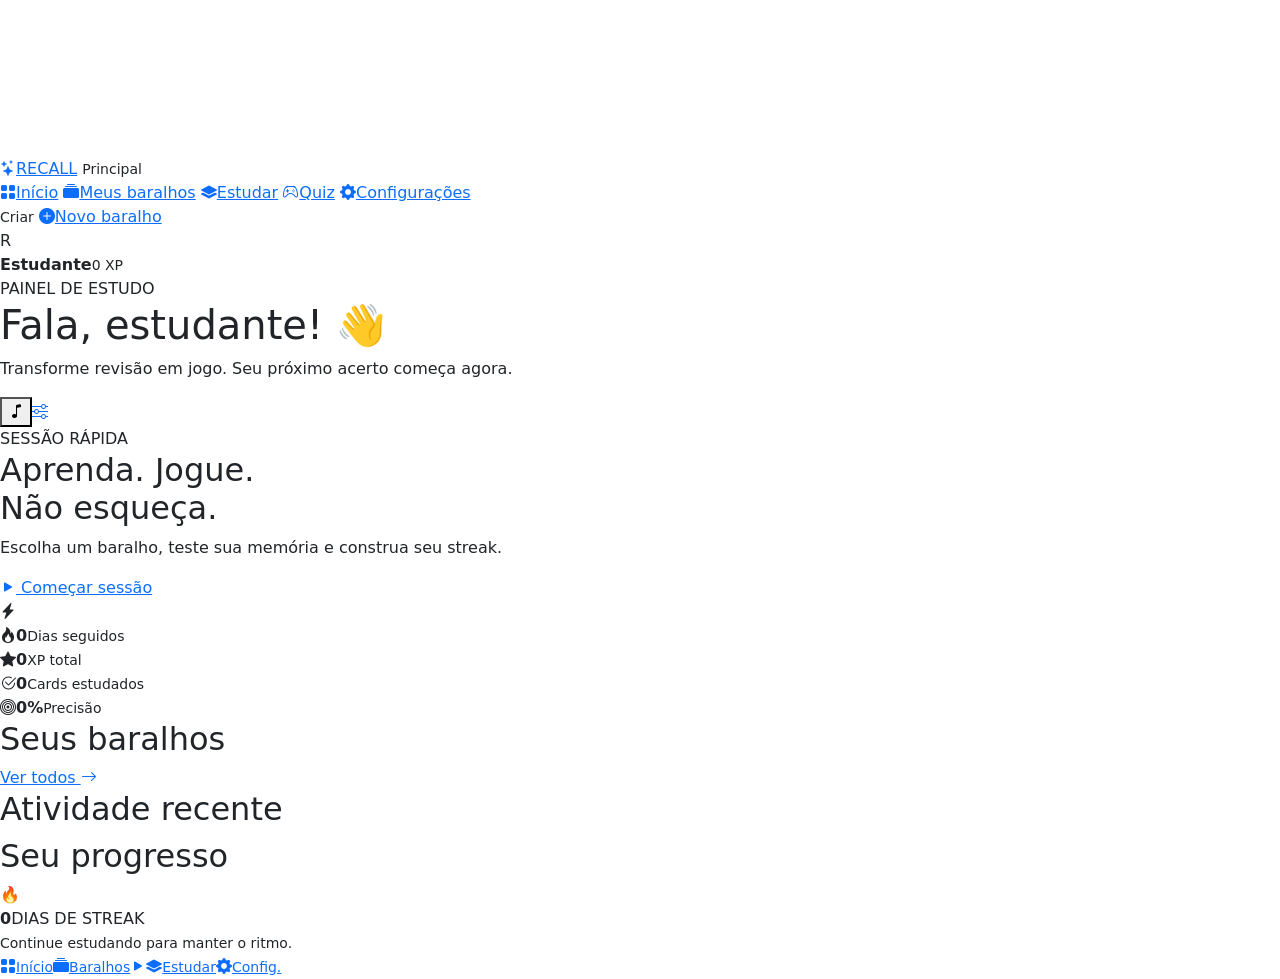
==== index.html @ 12b30249 "feat: initialize Recall study hub" ====
<!doctype html>
<html lang="pt-BR">
<head>
  <meta charset="UTF-8">
  <meta name="viewport" content="width=device-width, initial-scale=1.0">
  <meta name="theme-color" content="#0b0b12">
  <title>RECALL — Estude jogando</title>
  <link rel="preconnect" href="https://fonts.googleapis.com">
  <link rel="preconnect" href="https://fonts.gstatic.com" crossorigin>
  <link href="https://fonts.googleapis.com/css2?family=Nunito:wght@500;600;700;800;900&display=swap" rel="stylesheet">
  <link href="https://cdn.jsdelivr.net/npm/bootstrap@5.3.3/dist/css/bootstrap.min.css" rel="stylesheet">
  <link href="https://cdn.jsdelivr.net/npm/bootstrap-icons@1.11.3/font/bootstrap-icons.css" rel="stylesheet">
  <link rel="stylesheet" href="css/style.css">
  <link rel="stylesheet" href="css/animations.css">
  <link rel="stylesheet" href="css/responsive.css">
</head>
<body data-page="home">
  <canvas id="particleCanvas" aria-hidden="true"></canvas>
  <div class="ambient ambient-a"></div><div class="ambient ambient-b"></div>

  <aside class="sidebar">
    <a class="brand" href="index.html"><span class="brand-mark"><i class="bi bi-stars"></i></span><span>RECALL</span></a>
    <small class="nav-label">Principal</small>
    <nav class="nav-stack">
      <a class="nav-item active" href="index.html"><i class="bi bi-grid-fill"></i>Início</a>
      <a class="nav-item" href="pages/decks.html"><i class="bi bi-collection-fill"></i>Meus baralhos</a>
      <a class="nav-item" href="pages/study.html"><i class="bi bi-layers-fill"></i>Estudar</a>
      <a class="nav-item" href="pages/quiz.html"><i class="bi bi-controller"></i>Quiz</a>
      <a class="nav-item" href="pages/settings.html"><i class="bi bi-gear-fill"></i>Configurações</a>
    </nav>
    <small class="nav-label mt-4">Criar</small>
    <a class="nav-item" href="pages/create.html"><i class="bi bi-plus-circle-fill"></i>Novo baralho</a>
    <div class="sidebar-bottom">
      <div class="profile-card"><div class="avatar">R</div><div><strong>Estudante</strong><small id="sidebarXP">0 XP</small></div></div>
    </div>
  </aside>

  <main class="app-main">
    <header class="topbar">
      <div><span class="eyebrow">PAINEL DE ESTUDO</span><h1>Fala, estudante! <span>👋</span></h1><p>Transforme revisão em jogo. Seu próximo acerto começa agora.</p></div>
      <div class="top-actions"><button class="icon-btn" id="musicToggle" title="Música"><i class="bi bi-music-note"></i></button><a class="icon-btn" href="pages/settings.html"><i class="bi bi-sliders"></i></a></div>
    </header>

    <section class="hero-card">
      <div class="hero-content"><span class="live-pill"><span></span> SESSÃO RÁPIDA</span><h2>Aprenda. Jogue.<br>Não esqueça.</h2><p>Escolha um baralho, teste sua memória e construa seu streak.</p><a class="btn-primary-recall" href="pages/quiz.html"><i class="bi bi-play-fill"></i> Começar sessão</a></div>
      <div class="hero-orbit" aria-hidden="true"><div class="orbit orbit-1"></div><div class="orbit orbit-2"></div><div class="hero-core"><i class="bi bi-lightning-charge-fill"></i></div></div>
    </section>

    <section class="stats-grid">
      <article class="stat-card"><span class="stat-icon purple"><i class="bi bi-fire"></i></span><strong id="streakStat">0</strong><small>Dias seguidos</small></article>
      <article class="stat-card"><span class="stat-icon yellow"><i class="bi bi-star-fill"></i></span><strong id="xpStat">0</strong><small>XP total</small></article>
      <article class="stat-card"><span class="stat-icon green"><i class="bi bi-check2-circle"></i></span><strong id="cardsStat">0</strong><small>Cards estudados</small></article>
      <article class="stat-card"><span class="stat-icon cyan"><i class="bi bi-bullseye"></i></span><strong id="accuracyStat">0%</strong><small>Precisão</small></article>
    </section>

    <section class="section-block"><div class="section-heading"><h2>Seus baralhos</h2><a href="pages/decks.html">Ver todos <i class="bi bi-arrow-right"></i></a></div><div class="deck-grid" id="homeDecks"></div></section>

    <section class="bottom-grid"><div class="panel-card"><div class="section-heading"><h2>Atividade recente</h2></div><div id="activityList" class="activity-list"></div></div><div class="panel-card streak-panel"><div class="section-heading"><h2>Seu progresso</h2></div><div class="streak-fire">🔥</div><strong id="bigStreak">0</strong><span>DIAS DE STREAK</span><div class="progress-track"><i id="streakProgress"></i></div><small id="streakHint">Continue estudando para manter o ritmo.</small></div></section>
  </main>

  <nav class="mobile-nav"><a class="active" href="index.html"><i class="bi bi-grid-fill"></i><small>Início</small></a><a href="pages/decks.html"><i class="bi bi-collection-fill"></i><small>Baralhos</small></a><a class="mobile-main" href="pages/quiz.html"><i class="bi bi-play-fill"></i></a><a href="pages/study.html"><i class="bi bi-layers-fill"></i><small>Estudar</small></a><a href="pages/settings.html"><i class="bi bi-gear-fill"></i><small>Config.</small></a></nav>

  <script src="js/storage.js"></script><script src="js/utils.js"></script><script src="js/audio.js"></script><script src="js/animations.js"></script><script src="js/decks.js"></script><script src="js/app.js"></script>
</body>
</html>
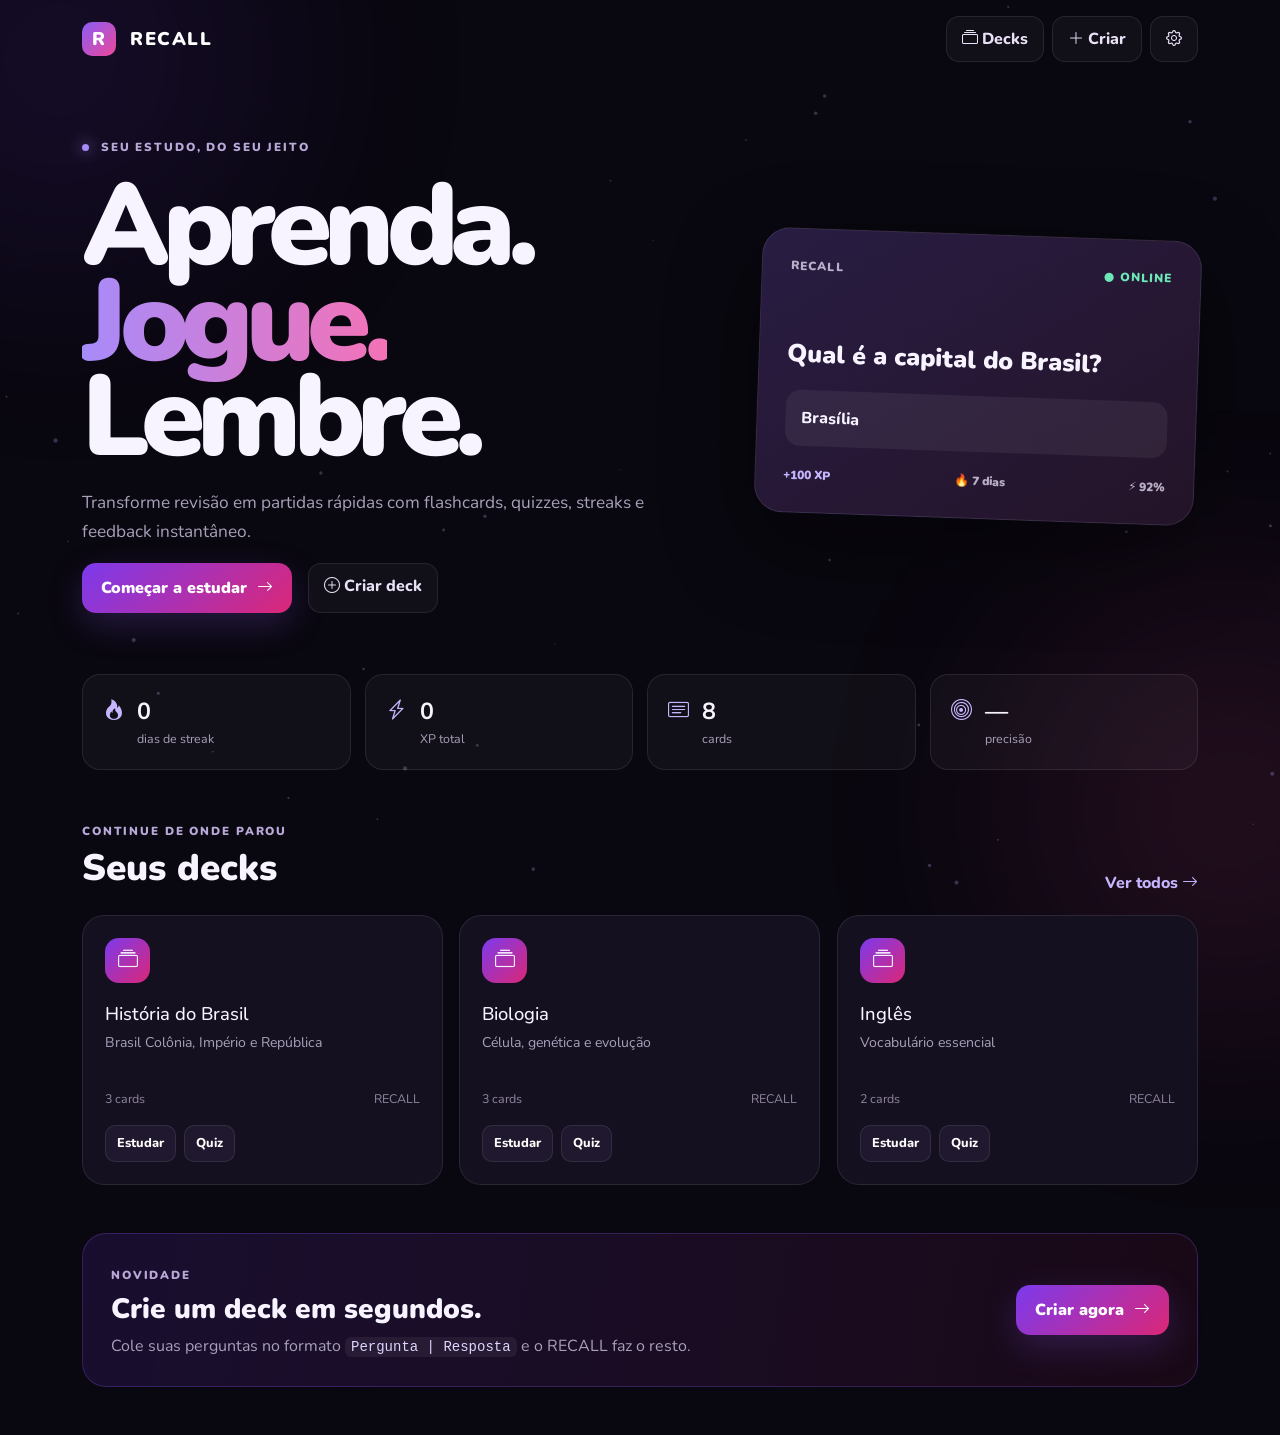
==== commit 2cb31cf4: "feat: build RECALL study app foundation" ====
--- a/index.html
+++ b/index.html
@@ -1,65 +1,16 @@
 <!doctype html>
 <html lang="pt-BR">
 <head>
-  <meta charset="UTF-8">
-  <meta name="viewport" content="width=device-width, initial-scale=1.0">
-  <meta name="theme-color" content="#0b0b12">
-  <title>RECALL — Estude jogando</title>
-  <link rel="preconnect" href="https://fonts.googleapis.com">
-  <link rel="preconnect" href="https://fonts.gstatic.com" crossorigin>
-  <link href="https://fonts.googleapis.com/css2?family=Nunito:wght@500;600;700;800;900&display=swap" rel="stylesheet">
-  <link href="https://cdn.jsdelivr.net/npm/bootstrap@5.3.3/dist/css/bootstrap.min.css" rel="stylesheet">
-  <link href="https://cdn.jsdelivr.net/npm/bootstrap-icons@1.11.3/font/bootstrap-icons.css" rel="stylesheet">
-  <link rel="stylesheet" href="css/style.css">
-  <link rel="stylesheet" href="css/animations.css">
-  <link rel="stylesheet" href="css/responsive.css">
-</head>
-<body data-page="home">
-  <canvas id="particleCanvas" aria-hidden="true"></canvas>
-  <div class="ambient ambient-a"></div><div class="ambient ambient-b"></div>
-
-  <aside class="sidebar">
-    <a class="brand" href="index.html"><span class="brand-mark"><i class="bi bi-stars"></i></span><span>RECALL</span></a>
-    <small class="nav-label">Principal</small>
-    <nav class="nav-stack">
-      <a class="nav-item active" href="index.html"><i class="bi bi-grid-fill"></i>Início</a>
-      <a class="nav-item" href="pages/decks.html"><i class="bi bi-collection-fill"></i>Meus baralhos</a>
-      <a class="nav-item" href="pages/study.html"><i class="bi bi-layers-fill"></i>Estudar</a>
-      <a class="nav-item" href="pages/quiz.html"><i class="bi bi-controller"></i>Quiz</a>
-      <a class="nav-item" href="pages/settings.html"><i class="bi bi-gear-fill"></i>Configurações</a>
-    </nav>
-    <small class="nav-label mt-4">Criar</small>
-    <a class="nav-item" href="pages/create.html"><i class="bi bi-plus-circle-fill"></i>Novo baralho</a>
-    <div class="sidebar-bottom">
-      <div class="profile-card"><div class="avatar">R</div><div><strong>Estudante</strong><small id="sidebarXP">0 XP</small></div></div>
-    </div>
-  </aside>
-
-  <main class="app-main">
-    <header class="topbar">
-      <div><span class="eyebrow">PAINEL DE ESTUDO</span><h1>Fala, estudante! <span>👋</span></h1><p>Transforme revisão em jogo. Seu próximo acerto começa agora.</p></div>
-      <div class="top-actions"><button class="icon-btn" id="musicToggle" title="Música"><i class="bi bi-music-note"></i></button><a class="icon-btn" href="pages/settings.html"><i class="bi bi-sliders"></i></a></div>
-    </header>
-
-    <section class="hero-card">
-      <div class="hero-content"><span class="live-pill"><span></span> SESSÃO RÁPIDA</span><h2>Aprenda. Jogue.<br>Não esqueça.</h2><p>Escolha um baralho, teste sua memória e construa seu streak.</p><a class="btn-primary-recall" href="pages/quiz.html"><i class="bi bi-play-fill"></i> Começar sessão</a></div>
-      <div class="hero-orbit" aria-hidden="true"><div class="orbit orbit-1"></div><div class="orbit orbit-2"></div><div class="hero-core"><i class="bi bi-lightning-charge-fill"></i></div></div>
-    </section>
-
-    <section class="stats-grid">
-      <article class="stat-card"><span class="stat-icon purple"><i class="bi bi-fire"></i></span><strong id="streakStat">0</strong><small>Dias seguidos</small></article>
-      <article class="stat-card"><span class="stat-icon yellow"><i class="bi bi-star-fill"></i></span><strong id="xpStat">0</strong><small>XP total</small></article>
-      <article class="stat-card"><span class="stat-icon green"><i class="bi bi-check2-circle"></i></span><strong id="cardsStat">0</strong><small>Cards estudados</small></article>
-      <article class="stat-card"><span class="stat-icon cyan"><i class="bi bi-bullseye"></i></span><strong id="accuracyStat">0%</strong><small>Precisão</small></article>
-    </section>
-
-    <section class="section-block"><div class="section-heading"><h2>Seus baralhos</h2><a href="pages/decks.html">Ver todos <i class="bi bi-arrow-right"></i></a></div><div class="deck-grid" id="homeDecks"></div></section>
-
-    <section class="bottom-grid"><div class="panel-card"><div class="section-heading"><h2>Atividade recente</h2></div><div id="activityList" class="activity-list"></div></div><div class="panel-card streak-panel"><div class="section-heading"><h2>Seu progresso</h2></div><div class="streak-fire">🔥</div><strong id="bigStreak">0</strong><span>DIAS DE STREAK</span><div class="progress-track"><i id="streakProgress"></i></div><small id="streakHint">Continue estudando para manter o ritmo.</small></div></section>
-  </main>
-
-  <nav class="mobile-nav"><a class="active" href="index.html"><i class="bi bi-grid-fill"></i><small>Início</small></a><a href="pages/decks.html"><i class="bi bi-collection-fill"></i><small>Baralhos</small></a><a class="mobile-main" href="pages/quiz.html"><i class="bi bi-play-fill"></i></a><a href="pages/study.html"><i class="bi bi-layers-fill"></i><small>Estudar</small></a><a href="pages/settings.html"><i class="bi bi-gear-fill"></i><small>Config.</small></a></nav>
-
-  <script src="js/storage.js"></script><script src="js/utils.js"></script><script src="js/audio.js"></script><script src="js/animations.js"></script><script src="js/decks.js"></script><script src="js/app.js"></script>
-</body>
-</html>+<meta charset="utf-8"><meta name="viewport" content="width=device-width,initial-scale=1">
+<title>RECALL — Estude jogando</title>
+<link href="https://cdn.jsdelivr.net/npm/bootstrap@5.3.3/dist/css/bootstrap.min.css" rel="stylesheet">
+<link href="https://cdn.jsdelivr.net/npm/bootstrap-icons@1.11.3/font/bootstrap-icons.css" rel="stylesheet">
+<link href="https://fonts.googleapis.com/css2?family=Nunito:wght@400;600;700;800;900&display=swap" rel="stylesheet">
+<link rel="stylesheet" href="css/style.css"><link rel="stylesheet" href="css/animations.css"><link rel="stylesheet" href="css/responsive.css">
+</head><body><canvas id="particles"></canvas><div class="bg-glow glow-a"></div><div class="bg-glow glow-b"></div>
+<nav class="navbar navbar-expand-lg py-3"><div class="container"><a class="brand" href="index.html"><span class="brand-mark">R</span> RECALL</a><div class="ms-auto d-flex gap-2"><a class="nav-btn" href="pages/decks.html"><i class="bi bi-collection"></i> Decks</a><a class="nav-btn" href="pages/create.html"><i class="bi bi-plus-lg"></i> Criar</a><a class="nav-btn" href="pages/settings.html"><i class="bi bi-gear"></i></a></div></div></nav>
+<main class="container py-4 py-lg-5"><section class="hero"><div><div class="eyebrow"><span></span> SEU ESTUDO, DO SEU JEITO</div><h1>Aprenda.<br><em>Jogue.</em><br>Lembre.</h1><p class="hero-copy">Transforme revisão em partidas rápidas com flashcards, quizzes, streaks e feedback instantâneo.</p><div class="d-flex flex-wrap gap-3"><a class="primary-btn" href="pages/decks.html">Começar a estudar <i class="bi bi-arrow-right"></i></a><a class="secondary-btn" href="pages/create.html"><i class="bi bi-plus-circle"></i> Criar deck</a></div></div><div class="hero-card"><div class="hero-card-top"><span>RECALL</span><span class="live-dot">● ONLINE</span></div><div class="mini-question">Qual é a capital do Brasil?</div><div class="mini-answer">Brasília</div><div class="mini-stats"><b>+100 XP</b><span>🔥 7 dias</span><span>⚡ 92%</span></div></div></section>
+<section class="stats-grid mt-5"><div class="stat-card"><i class="bi bi-fire"></i><b id="streakStat">0</b><span>dias de streak</span></div><div class="stat-card"><i class="bi bi-lightning-charge"></i><b id="xpStat">0</b><span>XP total</span></div><div class="stat-card"><i class="bi bi-card-text"></i><b id="cardsStat">0</b><span>cards</span></div><div class="stat-card"><i class="bi bi-bullseye"></i><b id="accuracyStat">—</b><span>precisão</span></div></section>
+<section class="section-head mt-5"><div><span class="eyebrow">CONTINUE DE ONDE PAROU</span><h2>Seus decks</h2></div><a href="pages/decks.html" class="text-link">Ver todos <i class="bi bi-arrow-right"></i></a></section><div id="deckGrid" class="deck-grid"></div>
+<section class="cta mt-5"><div><span class="eyebrow">NOVIDADE</span><h3>Crie um deck em segundos.</h3><p>Cole suas perguntas no formato <code>Pergunta | Resposta</code> e o RECALL faz o resto.</p></div><a class="primary-btn" href="pages/create.html">Criar agora <i class="bi bi-arrow-right"></i></a></section></main>
+<div id="toast" class="toast-recall"></div><script src="js/storage.js"></script><script src="js/utils.js"></script><script src="js/animations.js"></script><script src="js/audio.js"></script><script src="js/decks.js"></script><script src="js/app.js"></script></body></html>
--- a/css/style.css
+++ b/css/style.css
@@ -0,0 +1 @@
+:root{--bg:#09070f;--panel:#151020;--panel2:#1b1428;--text:#f7f3ff;--muted:#a9a0ba;--purple:#8b5cf6;--pink:#ec4899;--cyan:#22d3ee;--line:rgba(255,255,255,.09)}*{box-sizing:border-box}html{scroll-behavior:smooth}body{margin:0;background:var(--bg);color:var(--text);font-family:Nunito,system-ui,sans-serif;overflow-x:hidden}.navbar{position:relative;z-index:5}.brand{color:#fff;text-decoration:none;font-weight:900;letter-spacing:.08em;font-size:1.15rem}.brand-mark{display:inline-grid;place-items:center;width:34px;height:34px;border-radius:10px;background:linear-gradient(135deg,var(--purple),var(--pink));margin-right:8px}.nav-btn,.secondary-btn{color:#e9e1f7;text-decoration:none;border:1px solid var(--line);background:rgba(255,255,255,.035);padding:10px 15px;border-radius:13px;font-weight:800;transition:.2s}.nav-btn:hover,.secondary-btn:hover{transform:translateY(-2px);border-color:rgba(139,92,246,.55);color:#fff}.hero{min-height:500px;display:grid;grid-template-columns:1.15fr .85fr;gap:5rem;align-items:center}.eyebrow{font-size:.73rem;letter-spacing:.16em;font-weight:900;color:#b9a9d8}.eyebrow span{display:inline-block;width:7px;height:7px;background:#a78bfa;border-radius:50%;box-shadow:0 0 15px #a78bfa;margin-right:7px}h1{font-size:clamp(4rem,9vw,7.7rem);line-height:.83;letter-spacing:-.065em;font-weight:900;margin:22px 0}h1 em{font-style:normal;background:linear-gradient(90deg,#a78bfa,#f472b6);-webkit-background-clip:text;background-clip:text;color:transparent}.hero-copy{max-width:580px;color:var(--muted);font-size:1.08rem;line-height:1.7}.primary-btn{display:inline-flex;align-items:center;gap:10px;text-decoration:none;color:#fff;background:linear-gradient(135deg,#7c3aed,#db2777);border:0;padding:13px 19px;border-radius:14px;font-weight:900;box-shadow:0 12px 35px rgba(139,92,246,.22);transition:.2s}.primary-btn:hover{color:#fff;transform:translateY(-2px);box-shadow:0 16px 42px rgba(236,72,153,.25)}.hero-card{padding:28px;border:1px solid var(--line);border-radius:28px;background:linear-gradient(145deg,rgba(139,92,246,.16),rgba(236,72,153,.07)),var(--panel);box-shadow:0 30px 90px rgba(0,0,0,.35);transform:rotate(2deg)}.hero-card-top,.mini-stats{display:flex;justify-content:space-between;align-items:center;color:#b9afc8;font-size:.75rem;font-weight:900;letter-spacing:.1em}.live-dot{color:#6ee7b7}.mini-question{font-size:1.55rem;font-weight:900;line-height:1.2;margin:65px 0 20px}.mini-answer{padding:16px;border-radius:15px;background:rgba(255,255,255,.06);font-weight:800}.mini-stats{margin-top:20px;letter-spacing:0}.mini-stats b{color:#c4b5fd}.stats-grid{display:grid;grid-template-columns:repeat(4,1fr);gap:14px}.stat-card{background:rgba(255,255,255,.035);border:1px solid var(--line);padding:20px;border-radius:18px;display:grid;grid-template-columns:auto 1fr;column-gap:13px}.stat-card i{grid-row:span 2;color:#c4b5fd;font-size:1.3rem}.stat-card b{font-size:1.45rem}.stat-card span{color:var(--muted);font-size:.78rem}.section-head{display:flex;align-items:end;justify-content:space-between}.section-head h2{font-weight:900;font-size:2.3rem;margin:.3rem 0}.text-link{color:#c4b5fd;text-decoration:none;font-weight:800}.deck-grid{display:grid;grid-template-columns:repeat(3,1fr);gap:16px;margin-top:20px}.deck-card{position:relative;overflow:hidden;background:var(--panel);border:1px solid var(--line);border-radius:22px;padding:22px;min-height:210px;transition:.25s}.deck-card:hover{transform:translateY(-5px);border-color:rgba(167,139,250,.45)}.deck-icon{width:45px;height:45px;border-radius:14px;display:grid;place-items:center;background:linear-gradient(135deg,#7c3aed,#db2777);font-size:1.25rem}.deck-card h3{font-size:1.15rem;margin:20px 0 7px}.deck-card p{color:var(--muted);font-size:.88rem;min-height:42px}.deck-meta{display:flex;justify-content:space-between;color:#8f859f;font-size:.78rem}.deck-actions{margin-top:16px;display:flex;gap:8px}.small-btn{border:1px solid var(--line);background:#20182e;color:#fff;border-radius:10px;padding:8px 11px;text-decoration:none;font-size:.8rem;font-weight:800}.cta{border:1px solid rgba(139,92,246,.25);background:linear-gradient(100deg,rgba(124,58,237,.15),rgba(219,39,119,.08));padding:28px;border-radius:24px;display:flex;justify-content:space-between;align-items:center;gap:20px}.cta h3{font-weight:900;margin:7px 0}.cta p{color:var(--muted);margin:0}.cta code{color:#ddd6fe}#particles{position:fixed;inset:0;width:100%;height:100%;pointer-events:none;opacity:.42;z-index:-1}.bg-glow{position:fixed;width:420px;height:420px;border-radius:50%;filter:blur(120px);opacity:.12;pointer-events:none;z-index:-2}.glow-a{background:#7c3aed;top:-150px;left:-150px}.glow-b{background:#ec4899;right:-160px;bottom:-120px}.page-wrap{padding-top:40px}.panel{background:var(--panel);border:1px solid var(--line);border-radius:22px;padding:24px}.form-control,.form-select,.form-control:focus,.form-select:focus{background:#100c18;color:#fff;border-color:var(--line);box-shadow:0 0 0 .15rem rgba(139,92,246,.12)}label{font-weight:800;margin-bottom:7px}.muted{color:var(--muted)}.flashcard{min-height:360px;display:grid;place-items:center;text-align:center;cursor:pointer;perspective:1000px}.flash-inner{width:100%;height:100%;min-height:360px;position:relative;transform-style:preserve-3d;transition:.5s}.flashcard.flipped .flash-inner{transform:rotateY(180deg)}.flash-face{position:absolute;inset:0;backface-visibility:hidden;border-radius:28px;border:1px solid var(--line);background:linear-gradient(145deg,#191226,#110d19);display:grid;place-items:center;padding:45px}.flash-back{transform:rotateY(180deg);background:linear-gradient(145deg,rgba(124,58,237,.2),rgba(219,39,119,.13)),#151020}.flash-face h2{font-size:clamp(1.7rem,4vw,3rem);font-weight:900}.choice{width:100%;padding:18px;border:1px solid var(--line);border-radius:15px;background:#171121;color:#fff;text-align:left;font-weight:800;transition:.2s}.choice:hover{transform:translateY(-2px);border-color:#a78bfa}.choice.correct{border-color:#34d399;background:rgba(52,211,153,.12)}.choice.wrong{border-color:#fb7185;background:rgba(251,113,133,.1)}.progress{background:#211a2d}.progress-bar{background:linear-gradient(90deg,#7c3aed,#ec4899)}.toast-recall{position:fixed;right:20px;bottom:20px;background:#20182d;border:1px solid var(--line);padding:13px 17px;border-radius:13px;opacity:0;transform:translateY(15px);transition:.25s;z-index:20}.toast-recall.show{opacity:1;transform:none}code{background:rgba(255,255,255,.06);padding:2px 6px;border-radius:6px}
--- a/css/animations.css
+++ b/css/animations.css
@@ -0,0 +1 @@
+@keyframes float{0%,100%{transform:translateY(0) rotate(2deg)}50%{transform:translateY(-9px) rotate(1deg)}}.hero-card{animation:float 5s ease-in-out infinite}@keyframes pulse{50%{opacity:.45}}.live-dot{animation:pulse 1.5s infinite}@keyframes pop{0%{transform:scale(.92);opacity:0}100%{transform:scale(1);opacity:1}}.deck-card{animation:pop .45s both}.deck-card:nth-child(2){animation-delay:.06s}.deck-card:nth-child(3){animation-delay:.12s}.deck-card:nth-child(4){animation-delay:.18s}.deck-card:nth-child(5){animation-delay:.24s}.deck-card:nth-child(6){animation-delay:.3s}.ripple{position:absolute;border-radius:50%;transform:scale(0);animation:ripple .5s linear;background:rgba(255,255,255,.2);pointer-events:none}@keyframes ripple{to{transform:scale(4);opacity:0}}
--- a/css/responsive.css
+++ b/css/responsive.css
@@ -0,0 +1 @@
+@media(max-width:900px){.hero{grid-template-columns:1fr;gap:2rem}.hero-card{max-width:560px}.deck-grid{grid-template-columns:repeat(2,1fr)}}@media(max-width:600px){.container{padding-left:18px;padding-right:18px}.stats-grid{grid-template-columns:repeat(2,1fr)}.deck-grid{grid-template-columns:1fr}.hero h1{font-size:4.4rem}.hero-card{transform:none}.nav-btn{padding:9px 11px}.nav-btn:first-child{font-size:0}.nav-btn:first-child i{font-size:1rem}.cta{align-items:flex-start;flex-direction:column}.section-head{align-items:flex-start;gap:10px;flex-direction:column}}
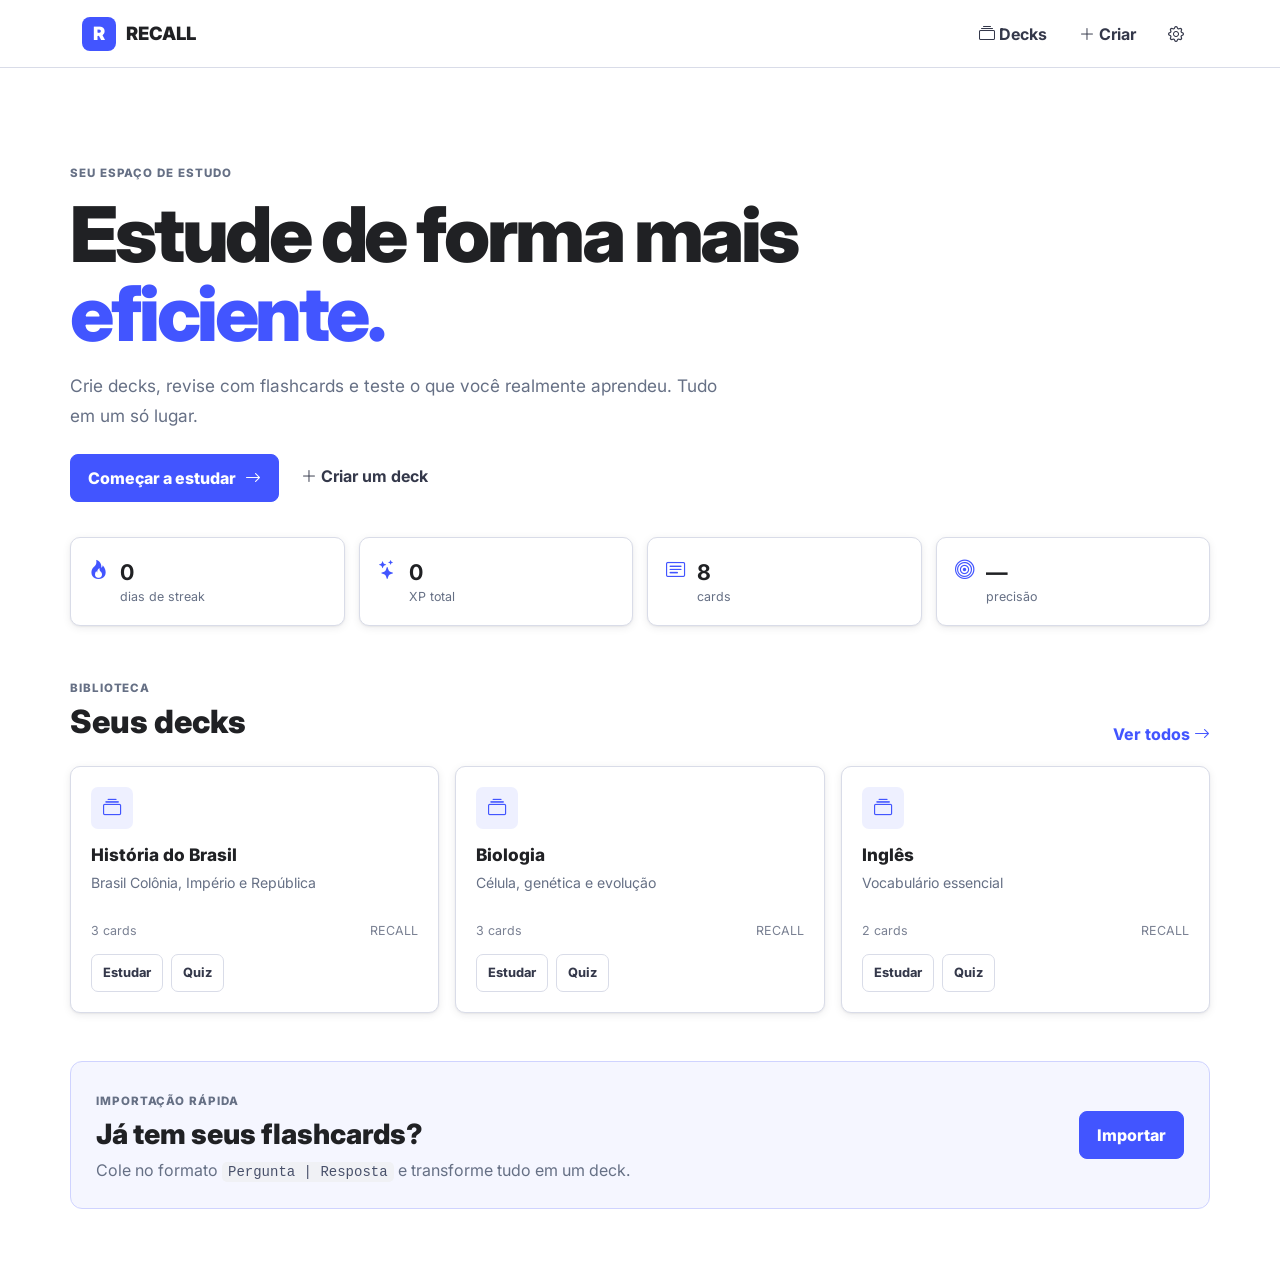
==== commit a86651da: "Rebuild dashboard around clean study-first UX" ====
--- a/index.html
+++ b/index.html
@@ -1,16 +1 @@
-<!doctype html>
-<html lang="pt-BR">
-<head>
-<meta charset="utf-8"><meta name="viewport" content="width=device-width,initial-scale=1">
-<title>RECALL — Estude jogando</title>
-<link href="https://cdn.jsdelivr.net/npm/bootstrap@5.3.3/dist/css/bootstrap.min.css" rel="stylesheet">
-<link href="https://cdn.jsdelivr.net/npm/bootstrap-icons@1.11.3/font/bootstrap-icons.css" rel="stylesheet">
-<link href="https://fonts.googleapis.com/css2?family=Nunito:wght@400;600;700;800;900&display=swap" rel="stylesheet">
-<link rel="stylesheet" href="css/style.css"><link rel="stylesheet" href="css/animations.css"><link rel="stylesheet" href="css/responsive.css">
-</head><body><canvas id="particles"></canvas><div class="bg-glow glow-a"></div><div class="bg-glow glow-b"></div>
-<nav class="navbar navbar-expand-lg py-3"><div class="container"><a class="brand" href="index.html"><span class="brand-mark">R</span> RECALL</a><div class="ms-auto d-flex gap-2"><a class="nav-btn" href="pages/decks.html"><i class="bi bi-collection"></i> Decks</a><a class="nav-btn" href="pages/create.html"><i class="bi bi-plus-lg"></i> Criar</a><a class="nav-btn" href="pages/settings.html"><i class="bi bi-gear"></i></a></div></div></nav>
-<main class="container py-4 py-lg-5"><section class="hero"><div><div class="eyebrow"><span></span> SEU ESTUDO, DO SEU JEITO</div><h1>Aprenda.<br><em>Jogue.</em><br>Lembre.</h1><p class="hero-copy">Transforme revisão em partidas rápidas com flashcards, quizzes, streaks e feedback instantâneo.</p><div class="d-flex flex-wrap gap-3"><a class="primary-btn" href="pages/decks.html">Começar a estudar <i class="bi bi-arrow-right"></i></a><a class="secondary-btn" href="pages/create.html"><i class="bi bi-plus-circle"></i> Criar deck</a></div></div><div class="hero-card"><div class="hero-card-top"><span>RECALL</span><span class="live-dot">● ONLINE</span></div><div class="mini-question">Qual é a capital do Brasil?</div><div class="mini-answer">Brasília</div><div class="mini-stats"><b>+100 XP</b><span>🔥 7 dias</span><span>⚡ 92%</span></div></div></section>
-<section class="stats-grid mt-5"><div class="stat-card"><i class="bi bi-fire"></i><b id="streakStat">0</b><span>dias de streak</span></div><div class="stat-card"><i class="bi bi-lightning-charge"></i><b id="xpStat">0</b><span>XP total</span></div><div class="stat-card"><i class="bi bi-card-text"></i><b id="cardsStat">0</b><span>cards</span></div><div class="stat-card"><i class="bi bi-bullseye"></i><b id="accuracyStat">—</b><span>precisão</span></div></section>
-<section class="section-head mt-5"><div><span class="eyebrow">CONTINUE DE ONDE PAROU</span><h2>Seus decks</h2></div><a href="pages/decks.html" class="text-link">Ver todos <i class="bi bi-arrow-right"></i></a></section><div id="deckGrid" class="deck-grid"></div>
-<section class="cta mt-5"><div><span class="eyebrow">NOVIDADE</span><h3>Crie um deck em segundos.</h3><p>Cole suas perguntas no formato <code>Pergunta | Resposta</code> e o RECALL faz o resto.</p></div><a class="primary-btn" href="pages/create.html">Criar agora <i class="bi bi-arrow-right"></i></a></section></main>
-<div id="toast" class="toast-recall"></div><script src="js/storage.js"></script><script src="js/utils.js"></script><script src="js/animations.js"></script><script src="js/audio.js"></script><script src="js/decks.js"></script><script src="js/app.js"></script></body></html>+<!doctype html><html lang="pt-BR"><head><meta charset="utf-8"><meta name="viewport" content="width=device-width,initial-scale=1"><title>RECALL — Estude melhor</title><link href="https://cdn.jsdelivr.net/npm/bootstrap@5.3.3/dist/css/bootstrap.min.css" rel="stylesheet"><link href="https://cdn.jsdelivr.net/npm/bootstrap-icons@1.11.3/font/bootstrap-icons.css" rel="stylesheet"><link href="https://fonts.googleapis.com/css2?family=Inter:wght@400;500;600;700;800&display=swap" rel="stylesheet"><link rel="stylesheet" href="css/style.css"></head><body><nav class="navbar"><div class="container"><a class="brand" href="index.html"><span class="brand-mark">R</span>RECALL</a><div class="ms-auto d-flex gap-1"><a class="nav-btn" href="pages/decks.html"><i class="bi bi-collection me-1"></i>Decks</a><a class="nav-btn" href="pages/create.html"><i class="bi bi-plus-lg me-1"></i>Criar</a><a class="nav-btn" href="pages/settings.html"><i class="bi bi-gear"></i></a></div></div></nav><main class="container page-wrap"><section class="hero"><span class="eyebrow">SEU ESPAÇO DE ESTUDO</span><h1>Estude de forma mais <em>eficiente.</em></h1><p class="hero-copy">Crie decks, revise com flashcards e teste o que você realmente aprendeu. Tudo em um só lugar.</p><div class="d-flex flex-wrap gap-2 mt-4"><a class="primary-btn" href="pages/decks.html">Começar a estudar <i class="bi bi-arrow-right"></i></a><a class="secondary-btn" href="pages/create.html"><i class="bi bi-plus-lg me-1"></i>Criar um deck</a></div></section><section class="stats-grid mb-5"><div class="stat-card"><i class="bi bi-fire"></i><b id="streakStat">0</b><span>dias de streak</span></div><div class="stat-card"><i class="bi bi-stars"></i><b id="xpStat">0</b><span>XP total</span></div><div class="stat-card"><i class="bi bi-card-text"></i><b id="cardsStat">0</b><span>cards</span></div><div class="stat-card"><i class="bi bi-bullseye"></i><b id="accuracyStat">—</b><span>precisão</span></div></section><section class="section-head"><div><span class="eyebrow">BIBLIOTECA</span><h2>Seus decks</h2></div><a href="pages/decks.html" class="text-link">Ver todos <i class="bi bi-arrow-right"></i></a></section><div id="deckGrid" class="deck-grid"></div><section class="cta mt-5"><div><span class="eyebrow">IMPORTAÇÃO RÁPIDA</span><h3>Já tem seus flashcards?</h3><p>Cole no formato <code>Pergunta | Resposta</code> e transforme tudo em um deck.</p></div><a class="primary-btn" href="pages/create.html">Importar</a></section></main><script src="js/storage.js"></script><script src="js/utils.js"></script><script src="js/decks.js"></script><script src="js/app.js"></script></body></html>
--- a/css/style.css
+++ b/css/style.css
@@ -1 +1 @@
-:root{--bg:#09070f;--panel:#151020;--panel2:#1b1428;--text:#f7f3ff;--muted:#a9a0ba;--purple:#8b5cf6;--pink:#ec4899;--cyan:#22d3ee;--line:rgba(255,255,255,.09)}*{box-sizing:border-box}html{scroll-behavior:smooth}body{margin:0;background:var(--bg);color:var(--text);font-family:Nunito,system-ui,sans-serif;overflow-x:hidden}.navbar{position:relative;z-index:5}.brand{color:#fff;text-decoration:none;font-weight:900;letter-spacing:.08em;font-size:1.15rem}.brand-mark{display:inline-grid;place-items:center;width:34px;height:34px;border-radius:10px;background:linear-gradient(135deg,var(--purple),var(--pink));margin-right:8px}.nav-btn,.secondary-btn{color:#e9e1f7;text-decoration:none;border:1px solid var(--line);background:rgba(255,255,255,.035);padding:10px 15px;border-radius:13px;font-weight:800;transition:.2s}.nav-btn:hover,.secondary-btn:hover{transform:translateY(-2px);border-color:rgba(139,92,246,.55);color:#fff}.hero{min-height:500px;display:grid;grid-template-columns:1.15fr .85fr;gap:5rem;align-items:center}.eyebrow{font-size:.73rem;letter-spacing:.16em;font-weight:900;color:#b9a9d8}.eyebrow span{display:inline-block;width:7px;height:7px;background:#a78bfa;border-radius:50%;box-shadow:0 0 15px #a78bfa;margin-right:7px}h1{font-size:clamp(4rem,9vw,7.7rem);line-height:.83;letter-spacing:-.065em;font-weight:900;margin:22px 0}h1 em{font-style:normal;background:linear-gradient(90deg,#a78bfa,#f472b6);-webkit-background-clip:text;background-clip:text;color:transparent}.hero-copy{max-width:580px;color:var(--muted);font-size:1.08rem;line-height:1.7}.primary-btn{display:inline-flex;align-items:center;gap:10px;text-decoration:none;color:#fff;background:linear-gradient(135deg,#7c3aed,#db2777);border:0;padding:13px 19px;border-radius:14px;font-weight:900;box-shadow:0 12px 35px rgba(139,92,246,.22);transition:.2s}.primary-btn:hover{color:#fff;transform:translateY(-2px);box-shadow:0 16px 42px rgba(236,72,153,.25)}.hero-card{padding:28px;border:1px solid var(--line);border-radius:28px;background:linear-gradient(145deg,rgba(139,92,246,.16),rgba(236,72,153,.07)),var(--panel);box-shadow:0 30px 90px rgba(0,0,0,.35);transform:rotate(2deg)}.hero-card-top,.mini-stats{display:flex;justify-content:space-between;align-items:center;color:#b9afc8;font-size:.75rem;font-weight:900;letter-spacing:.1em}.live-dot{color:#6ee7b7}.mini-question{font-size:1.55rem;font-weight:900;line-height:1.2;margin:65px 0 20px}.mini-answer{padding:16px;border-radius:15px;background:rgba(255,255,255,.06);font-weight:800}.mini-stats{margin-top:20px;letter-spacing:0}.mini-stats b{color:#c4b5fd}.stats-grid{display:grid;grid-template-columns:repeat(4,1fr);gap:14px}.stat-card{background:rgba(255,255,255,.035);border:1px solid var(--line);padding:20px;border-radius:18px;display:grid;grid-template-columns:auto 1fr;column-gap:13px}.stat-card i{grid-row:span 2;color:#c4b5fd;font-size:1.3rem}.stat-card b{font-size:1.45rem}.stat-card span{color:var(--muted);font-size:.78rem}.section-head{display:flex;align-items:end;justify-content:space-between}.section-head h2{font-weight:900;font-size:2.3rem;margin:.3rem 0}.text-link{color:#c4b5fd;text-decoration:none;font-weight:800}.deck-grid{display:grid;grid-template-columns:repeat(3,1fr);gap:16px;margin-top:20px}.deck-card{position:relative;overflow:hidden;background:var(--panel);border:1px solid var(--line);border-radius:22px;padding:22px;min-height:210px;transition:.25s}.deck-card:hover{transform:translateY(-5px);border-color:rgba(167,139,250,.45)}.deck-icon{width:45px;height:45px;border-radius:14px;display:grid;place-items:center;background:linear-gradient(135deg,#7c3aed,#db2777);font-size:1.25rem}.deck-card h3{font-size:1.15rem;margin:20px 0 7px}.deck-card p{color:var(--muted);font-size:.88rem;min-height:42px}.deck-meta{display:flex;justify-content:space-between;color:#8f859f;font-size:.78rem}.deck-actions{margin-top:16px;display:flex;gap:8px}.small-btn{border:1px solid var(--line);background:#20182e;color:#fff;border-radius:10px;padding:8px 11px;text-decoration:none;font-size:.8rem;font-weight:800}.cta{border:1px solid rgba(139,92,246,.25);background:linear-gradient(100deg,rgba(124,58,237,.15),rgba(219,39,119,.08));padding:28px;border-radius:24px;display:flex;justify-content:space-between;align-items:center;gap:20px}.cta h3{font-weight:900;margin:7px 0}.cta p{color:var(--muted);margin:0}.cta code{color:#ddd6fe}#particles{position:fixed;inset:0;width:100%;height:100%;pointer-events:none;opacity:.42;z-index:-1}.bg-glow{position:fixed;width:420px;height:420px;border-radius:50%;filter:blur(120px);opacity:.12;pointer-events:none;z-index:-2}.glow-a{background:#7c3aed;top:-150px;left:-150px}.glow-b{background:#ec4899;right:-160px;bottom:-120px}.page-wrap{padding-top:40px}.panel{background:var(--panel);border:1px solid var(--line);border-radius:22px;padding:24px}.form-control,.form-select,.form-control:focus,.form-select:focus{background:#100c18;color:#fff;border-color:var(--line);box-shadow:0 0 0 .15rem rgba(139,92,246,.12)}label{font-weight:800;margin-bottom:7px}.muted{color:var(--muted)}.flashcard{min-height:360px;display:grid;place-items:center;text-align:center;cursor:pointer;perspective:1000px}.flash-inner{width:100%;height:100%;min-height:360px;position:relative;transform-style:preserve-3d;transition:.5s}.flashcard.flipped .flash-inner{transform:rotateY(180deg)}.flash-face{position:absolute;inset:0;backface-visibility:hidden;border-radius:28px;border:1px solid var(--line);background:linear-gradient(145deg,#191226,#110d19);display:grid;place-items:center;padding:45px}.flash-back{transform:rotateY(180deg);background:linear-gradient(145deg,rgba(124,58,237,.2),rgba(219,39,119,.13)),#151020}.flash-face h2{font-size:clamp(1.7rem,4vw,3rem);font-weight:900}.choice{width:100%;padding:18px;border:1px solid var(--line);border-radius:15px;background:#171121;color:#fff;text-align:left;font-weight:800;transition:.2s}.choice:hover{transform:translateY(-2px);border-color:#a78bfa}.choice.correct{border-color:#34d399;background:rgba(52,211,153,.12)}.choice.wrong{border-color:#fb7185;background:rgba(251,113,133,.1)}.progress{background:#211a2d}.progress-bar{background:linear-gradient(90deg,#7c3aed,#ec4899)}.toast-recall{position:fixed;right:20px;bottom:20px;background:#20182d;border:1px solid var(--line);padding:13px 17px;border-radius:13px;opacity:0;transform:translateY(15px);transition:.25s;z-index:20}.toast-recall.show{opacity:1;transform:none}code{background:rgba(255,255,255,.06);padding:2px 6px;border-radius:6px}+:root{--bg:#fff;--surface:#f7f7fb;--card:#fff;--text:#202124;--muted:#667085;--primary:#4255ff;--primary-dark:#3043d8;--soft:#eef0ff;--line:#d9dce8;--success:#16803c;--danger:#c93535;--shadow:0 2px 8px rgba(20,24,40,.08),0 1px 2px rgba(20,24,40,.06)}*{box-sizing:border-box}html{scroll-behavior:smooth}body{margin:0;background:var(--bg);color:var(--text);font-family:Inter,ui-sans-serif,system-ui,-apple-system,BlinkMacSystemFont,"Segoe UI",sans-serif;overflow-x:hidden}.navbar{height:68px;background:#fff;border-bottom:1px solid var(--line);position:sticky;top:0;z-index:20}.navbar .container{height:100%;display:flex;align-items:center}.brand{color:#202124;text-decoration:none;font-weight:850;font-size:1.15rem;display:flex;align-items:center;gap:10px}.brand-mark{display:grid;place-items:center;width:34px;height:34px;border-radius:8px;background:var(--primary);color:#fff;font-weight:900}.nav-btn,.secondary-btn{color:#34384a;text-decoration:none;border:1px solid transparent;background:transparent;padding:9px 13px;border-radius:8px;font-weight:700;transition:.18s}.nav-btn:hover,.secondary-btn:hover{background:#f0f1f6;color:#202124}.primary-btn{display:inline-flex;align-items:center;justify-content:center;gap:9px;text-decoration:none;color:#fff;background:var(--primary);border:1px solid var(--primary);padding:11px 17px;border-radius:8px;font-weight:800;transition:.18s}.primary-btn:hover{background:var(--primary-dark);border-color:var(--primary-dark);color:#fff;transform:translateY(-1px)}.page-wrap{padding:36px 0 70px}.eyebrow{font-size:.72rem;letter-spacing:.08em;font-weight:800;color:#667085}.hero{padding:55px 0 35px;max-width:920px}.hero h1{font-size:clamp(2.6rem,6vw,4.8rem);line-height:1.03;letter-spacing:-.045em;font-weight:850;margin:12px 0 18px}.hero h1 em{font-style:normal;color:var(--primary)}.hero-copy{max-width:650px;color:var(--muted);font-size:1.08rem;line-height:1.7}.hero-card{display:none}.stats-grid{display:grid;grid-template-columns:repeat(4,1fr);gap:14px}.stat-card{background:#fff;border:1px solid var(--line);padding:18px;border-radius:10px;display:grid;grid-template-columns:auto 1fr;column-gap:12px;box-shadow:var(--shadow)}.stat-card i{grid-row:span 2;color:var(--primary);font-size:1.2rem}.stat-card b{font-size:1.35rem}.stat-card span{color:var(--muted);font-size:.78rem}.section-head{display:flex;align-items:end;justify-content:space-between;gap:20px}.section-head h2{font-weight:850;font-size:2rem;margin:.3rem 0}.text-link{color:var(--primary);text-decoration:none;font-weight:750}.deck-grid{display:grid;grid-template-columns:repeat(3,1fr);gap:16px;margin-top:20px}.deck-card{background:var(--card);border:1px solid var(--line);border-radius:10px;padding:20px;min-height:190px;transition:.18s;box-shadow:var(--shadow);display:flex;flex-direction:column}.deck-card:hover{border-color:#aab1d5;box-shadow:0 6px 20px rgba(20,24,40,.1);transform:translateY(-2px)}.deck-icon{width:42px;height:42px;border-radius:7px;display:grid;place-items:center;background:var(--soft);color:var(--primary);font-size:1.15rem}.deck-card h3{font-size:1.08rem;margin:16px 0 6px;font-weight:800}.deck-card p{color:var(--muted);font-size:.88rem;min-height:38px;margin-bottom:12px}.deck-meta{display:flex;justify-content:space-between;color:#7a8193;font-size:.78rem;margin-top:auto}.deck-actions{margin-top:14px;display:flex;gap:8px}.small-btn{border:1px solid var(--line);background:#fff;color:#34384a;border-radius:7px;padding:8px 11px;text-decoration:none;font-size:.8rem;font-weight:750}.small-btn.primary{background:var(--primary);border-color:var(--primary);color:#fff}.cta{border:1px solid #cfd3ff;background:#f5f6ff;padding:25px;border-radius:12px;display:flex;justify-content:space-between;align-items:center;gap:20px}.cta h3{font-weight:850;margin:7px 0}.cta p{color:var(--muted);margin:0}.panel{background:#fff;border:1px solid var(--line);border-radius:12px;padding:25px;box-shadow:var(--shadow)}.form-control,.form-select,.form-control:focus,.form-select:focus{background:#fff;color:var(--text);border-color:#b9bed0;box-shadow:0 0 0 .15rem rgba(66,85,255,.12);border-radius:7px;padding:11px 12px}label{font-weight:750;margin-bottom:7px}.muted{color:var(--muted)}.study-shell{max-width:980px;margin:auto}.study-top{display:flex;align-items:center;gap:16px;margin-bottom:22px}.study-top .back{color:#555d70;text-decoration:none;font-size:1.2rem}.study-top-main{flex:1}.study-top-main h1{font-size:1.25rem;font-weight:800;margin:0}.study-top-main small{color:var(--muted)}.study-progress{height:5px;background:#e8eaf0;border-radius:99px;overflow:hidden}.study-progress>div{height:100%;background:var(--primary);transition:.25s}.flashcard{min-height:480px;cursor:pointer;perspective:1200px}.flash-inner{width:100%;height:100%;min-height:480px;position:relative;transform-style:preserve-3d;transition:.45s cubic-bezier(.2,.7,.2,1)}.flashcard.flipped .flash-inner{transform:rotateY(180deg)}.flash-face{position:absolute;inset:0;backface-visibility:hidden;border-radius:14px;border:1px solid #cfd3dc;background:#fff;box-shadow:0 3px 14px rgba(20,24,40,.09);display:grid;place-items:center;padding:50px}.flash-back{transform:rotateY(180deg);background:#fafbff}.flash-face>div{max-width:760px;text-align:center}.flash-face h2{font-size:clamp(1.65rem,3.5vw,2.7rem);font-weight:750;line-height:1.25;margin:16px 0}.flash-hint{color:#697186}.study-controls{display:flex;align-items:center;justify-content:center;gap:10px;margin-top:18px}.study-control{height:46px;min-width:46px;border:1px solid var(--line);background:#fff;color:#303547;border-radius:8px;font-weight:800}.study-control:hover{background:#f5f6fa}.study-control.next{padding:0 22px;background:var(--primary);border-color:var(--primary);color:#fff}.study-control.next:hover{background:var(--primary-dark)}.mode-grid{display:grid;grid-template-columns:repeat(4,1fr);gap:12px}.mode-card{border:1px solid var(--line);border-radius:10px;padding:17px;background:#fff;text-decoration:none;color:var(--text);transition:.18s}.mode-card:hover{border-color:#aeb5e7;background:#fafbff;transform:translateY(-2px)}.mode-card i{font-size:1.35rem;color:var(--primary)}.mode-card strong{display:block;margin-top:12px}.mode-card span{display:block;color:var(--muted);font-size:.8rem;margin-top:4px}.choice{width:100%;padding:17px 18px;border:1px solid #cfd3dc;border-radius:8px;background:#fff;color:var(--text);text-align:left;font-weight:700;transition:.15s}.choice:hover{background:#f7f8fc;border-color:#9ca5c6}.choice.correct{border-color:#43a667;background:#eefaf2;color:#176d35}.choice.wrong{border-color:#e27b7b;background:#fff2f2;color:#a52d2d}.progress{background:#e8eaf0;border-radius:99px}.progress-bar{background:var(--primary)}.toast-recall{position:fixed;right:20px;bottom:20px;background:#20242d;color:#fff;padding:12px 16px;border-radius:8px;opacity:0;transform:translateY(12px);transition:.2s;z-index:50}.toast-recall.show{opacity:1;transform:none}code{background:#f0f1f5;padding:2px 6px;border-radius:5px;color:#48506a}.empty-state{border:1px dashed #c9cdd8;border-radius:10px;padding:45px;text-align:center;color:var(--muted)}.deck-hero{padding:28px 0}.deck-hero h1{font-size:2.35rem;font-weight:850;margin:7px 0}.deck-info{color:var(--muted)}.deck-preview{display:grid;gap:10px}.preview-card{border:1px solid var(--line);border-radius:9px;padding:18px;background:#fff}.preview-card strong{display:block;margin-bottom:7px}.preview-card span{color:var(--muted)}.search-box{max-width:520px}.result-box{text-align:center;padding:45px}.score-big{font-size:3.8rem;font-weight:900;color:var(--primary)}#particles,.bg-glow{display:none}@media(max-width:900px){.deck-grid{grid-template-columns:repeat(2,1fr)}.stats-grid{grid-template-columns:repeat(2,1fr)}.mode-grid{grid-template-columns:repeat(2,1fr)}}@media(max-width:600px){.navbar{height:60px}.navbar .container{padding:0 14px}.nav-btn{padding:7px 8px}.hero{padding:35px 0 20px}.hero h1{font-size:2.8rem}.deck-grid,.stats-grid,.mode-grid{grid-template-columns:1fr}.page-wrap{padding:24px 0 50px}.flashcard,.flash-inner{min-height:410px}.flash-face{padding:28px}.study-controls{gap:7px}.study-control.next{padding:0 16px}.section-head{align-items:start;flex-direction:column;gap:6px}.cta{align-items:flex-start;flex-direction:column}}
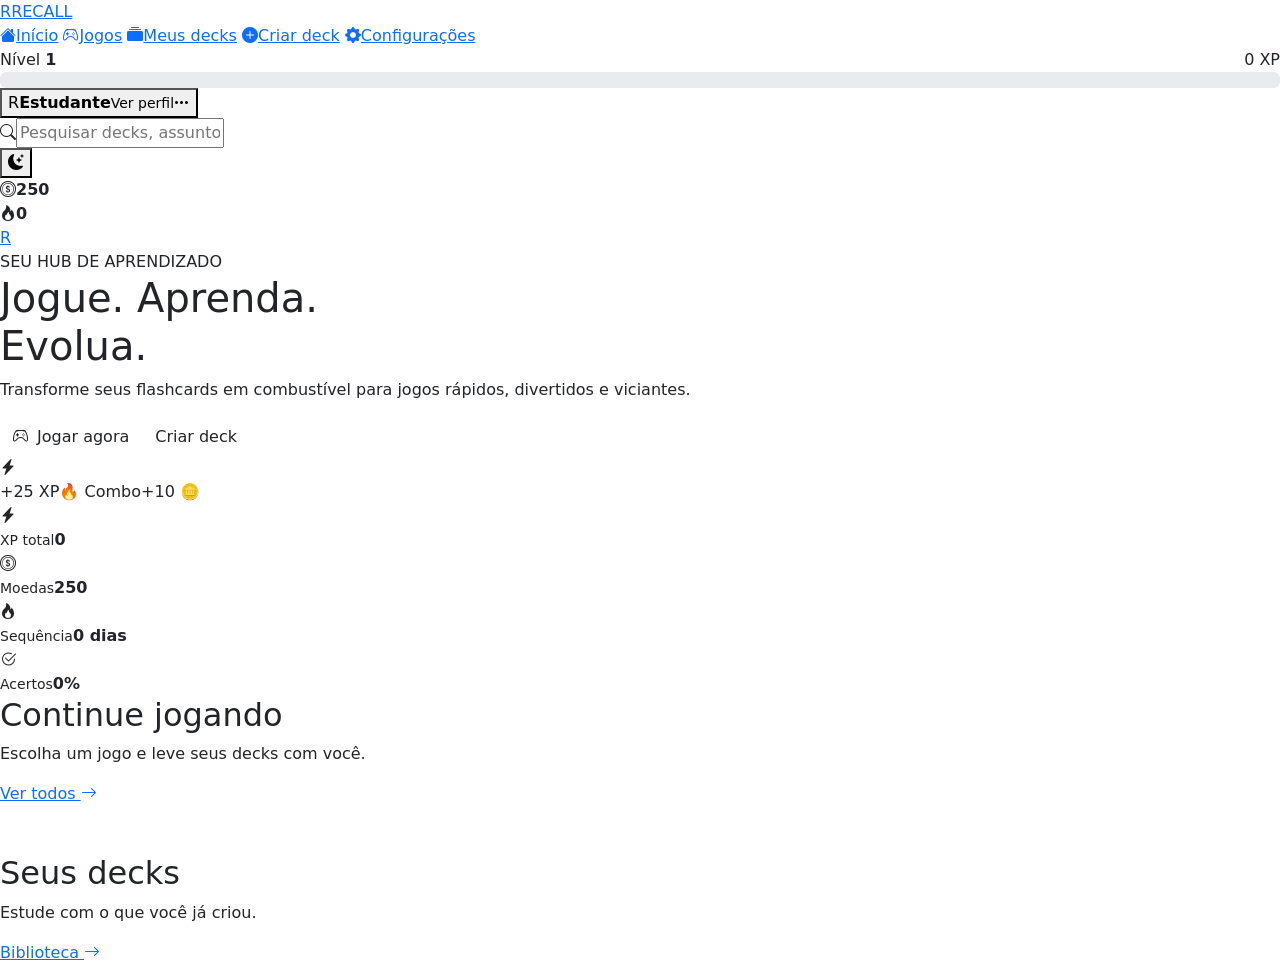
==== commit fe3aa408: "Build new RECALL platform" ====
--- a/index.html
+++ b/index.html
@@ -1 +1,45 @@
-<!doctype html><html lang="pt-BR"><head><meta charset="utf-8"><meta name="viewport" content="width=device-width,initial-scale=1"><title>RECALL — Estude melhor</title><link href="https://cdn.jsdelivr.net/npm/bootstrap@5.3.3/dist/css/bootstrap.min.css" rel="stylesheet"><link href="https://cdn.jsdelivr.net/npm/bootstrap-icons@1.11.3/font/bootstrap-icons.css" rel="stylesheet"><link href="https://fonts.googleapis.com/css2?family=Inter:wght@400;500;600;700;800&display=swap" rel="stylesheet"><link rel="stylesheet" href="css/style.css"></head><body><nav class="navbar"><div class="container"><a class="brand" href="index.html"><span class="brand-mark">R</span>RECALL</a><div class="ms-auto d-flex gap-1"><a class="nav-btn" href="pages/decks.html"><i class="bi bi-collection me-1"></i>Decks</a><a class="nav-btn" href="pages/create.html"><i class="bi bi-plus-lg me-1"></i>Criar</a><a class="nav-btn" href="pages/settings.html"><i class="bi bi-gear"></i></a></div></div></nav><main class="container page-wrap"><section class="hero"><span class="eyebrow">SEU ESPAÇO DE ESTUDO</span><h1>Estude de forma mais <em>eficiente.</em></h1><p class="hero-copy">Crie decks, revise com flashcards e teste o que você realmente aprendeu. Tudo em um só lugar.</p><div class="d-flex flex-wrap gap-2 mt-4"><a class="primary-btn" href="pages/decks.html">Começar a estudar <i class="bi bi-arrow-right"></i></a><a class="secondary-btn" href="pages/create.html"><i class="bi bi-plus-lg me-1"></i>Criar um deck</a></div></section><section class="stats-grid mb-5"><div class="stat-card"><i class="bi bi-fire"></i><b id="streakStat">0</b><span>dias de streak</span></div><div class="stat-card"><i class="bi bi-stars"></i><b id="xpStat">0</b><span>XP total</span></div><div class="stat-card"><i class="bi bi-card-text"></i><b id="cardsStat">0</b><span>cards</span></div><div class="stat-card"><i class="bi bi-bullseye"></i><b id="accuracyStat">—</b><span>precisão</span></div></section><section class="section-head"><div><span class="eyebrow">BIBLIOTECA</span><h2>Seus decks</h2></div><a href="pages/decks.html" class="text-link">Ver todos <i class="bi bi-arrow-right"></i></a></section><div id="deckGrid" class="deck-grid"></div><section class="cta mt-5"><div><span class="eyebrow">IMPORTAÇÃO RÁPIDA</span><h3>Já tem seus flashcards?</h3><p>Cole no formato <code>Pergunta | Resposta</code> e transforme tudo em um deck.</p></div><a class="primary-btn" href="pages/create.html">Importar</a></section></main><script src="js/storage.js"></script><script src="js/utils.js"></script><script src="js/decks.js"></script><script src="js/app.js"></script></body></html>+<!doctype html>
+<html lang="pt-BR" data-theme="dark">
+<head>
+<meta charset="utf-8"><meta name="viewport" content="width=device-width,initial-scale=1">
+<title>RECALL — Jogue. Aprenda. Evolua.</title>
+<link href="https://cdn.jsdelivr.net/npm/bootstrap@5.3.3/dist/css/bootstrap.min.css" rel="stylesheet">
+<link href="https://cdn.jsdelivr.net/npm/bootstrap-icons@1.11.3/font/bootstrap-icons.css" rel="stylesheet">
+<link href="css/style.css" rel="stylesheet">
+</head>
+<body>
+<div id="appShell" class="app-shell">
+<aside class="sidebar" id="sidebar">
+  <a class="brand" href="index.html"><span class="brand-mark">R</span><span>RECALL</span></a>
+  <nav class="nav-stack">
+    <a class="nav-item active" href="index.html"><i class="bi bi-house-fill"></i>Início</a>
+    <a class="nav-item" href="pages/games.html"><i class="bi bi-controller"></i>Jogos</a>
+    <a class="nav-item" href="pages/decks.html"><i class="bi bi-collection-fill"></i>Meus decks</a>
+    <a class="nav-item" href="pages/create.html"><i class="bi bi-plus-circle-fill"></i>Criar deck</a>
+    <a class="nav-item" href="pages/settings.html"><i class="bi bi-gear-fill"></i>Configurações</a>
+  </nav>
+  <div class="sidebar-bottom">
+    <div class="mini-progress"><div class="d-flex justify-content-between"><span>Nível <b id="sideLevel">1</b></span><span id="sideXp">0 XP</span></div><div class="progress"><div id="sideXpBar" class="progress-bar"></div></div></div>
+    <button class="profile-mini" id="profileBtn"><span class="avatar">R</span><span><b>Estudante</b><small>Ver perfil</small></span><i class="bi bi-three-dots"></i></button>
+  </div>
+</aside>
+<main class="main-content">
+<header class="topbar">
+  <button class="icon-btn d-lg-none" id="menuBtn"><i class="bi bi-list"></i></button>
+  <div class="search-box"><i class="bi bi-search"></i><input id="globalSearch" placeholder="Pesquisar decks, assuntos e jogos..."></div>
+  <div class="top-actions"><button class="icon-btn" id="themeBtn" title="Alternar tema"><i class="bi bi-moon-stars-fill"></i></button><div class="wallet"><i class="bi bi-coin"></i><b id="coins">250</b></div><div class="streak"><i class="bi bi-fire"></i><b id="streak">0</b></div><a class="avatar" href="pages/settings.html">R</a></div>
+</header>
+<div class="page-container">
+<section class="hero-card">
+  <div><span class="eyebrow">SEU HUB DE APRENDIZADO</span><h1>Jogue. <span>Aprenda.</span><br>Evolua.</h1><p>Transforme seus flashcards em combustível para jogos rápidos, divertidos e viciantes.</p><div class="hero-actions"><a href="pages/games.html" class="btn btn-recall"><i class="bi bi-controller me-2"></i>Jogar agora</a><a href="pages/create.html" class="btn btn-ghost">Criar deck</a></div></div>
+  <div class="hero-art"><div class="orbit o1"></div><div class="orbit o2"></div><div class="hero-orb"><i class="bi bi-lightning-charge-fill"></i></div><span class="float-badge b1">+25 XP</span><span class="float-badge b2">🔥 Combo</span><span class="float-badge b3">+10 🪙</span></div>
+</section>
+<section class="stats-row"><div class="stat-card"><span class="stat-icon purple"><i class="bi bi-lightning-charge-fill"></i></span><div><small>XP total</small><strong id="totalXp">0</strong></div></div><div class="stat-card"><span class="stat-icon gold"><i class="bi bi-coin"></i></span><div><small>Moedas</small><strong id="totalCoins">250</strong></div></div><div class="stat-card"><span class="stat-icon pink"><i class="bi bi-fire"></i></span><div><small>Sequência</small><strong id="totalStreak">0 dias</strong></div></div><div class="stat-card"><span class="stat-icon blue"><i class="bi bi-check2-circle"></i></span><div><small>Acertos</small><strong id="accuracy">0%</strong></div></div></section>
+<section class="section-head"><div><h2>Continue jogando</h2><p>Escolha um jogo e leve seus decks com você.</p></div><a href="pages/games.html" class="see-all">Ver todos <i class="bi bi-arrow-right"></i></a></section>
+<div class="game-grid" id="featuredGames"></div>
+<section class="section-head mt-5"><div><h2>Seus decks</h2><p>Estude com o que você já criou.</p></div><a href="pages/decks.html" class="see-all">Biblioteca <i class="bi bi-arrow-right"></i></a></section>
+<div id="deckPreview" class="deck-grid"></div>
+</div></main></div>
+<div id="toastHost" class="toast-host"></div>
+<script src="js/storage.js"></script><script src="js/app.js"></script>
+</body></html>
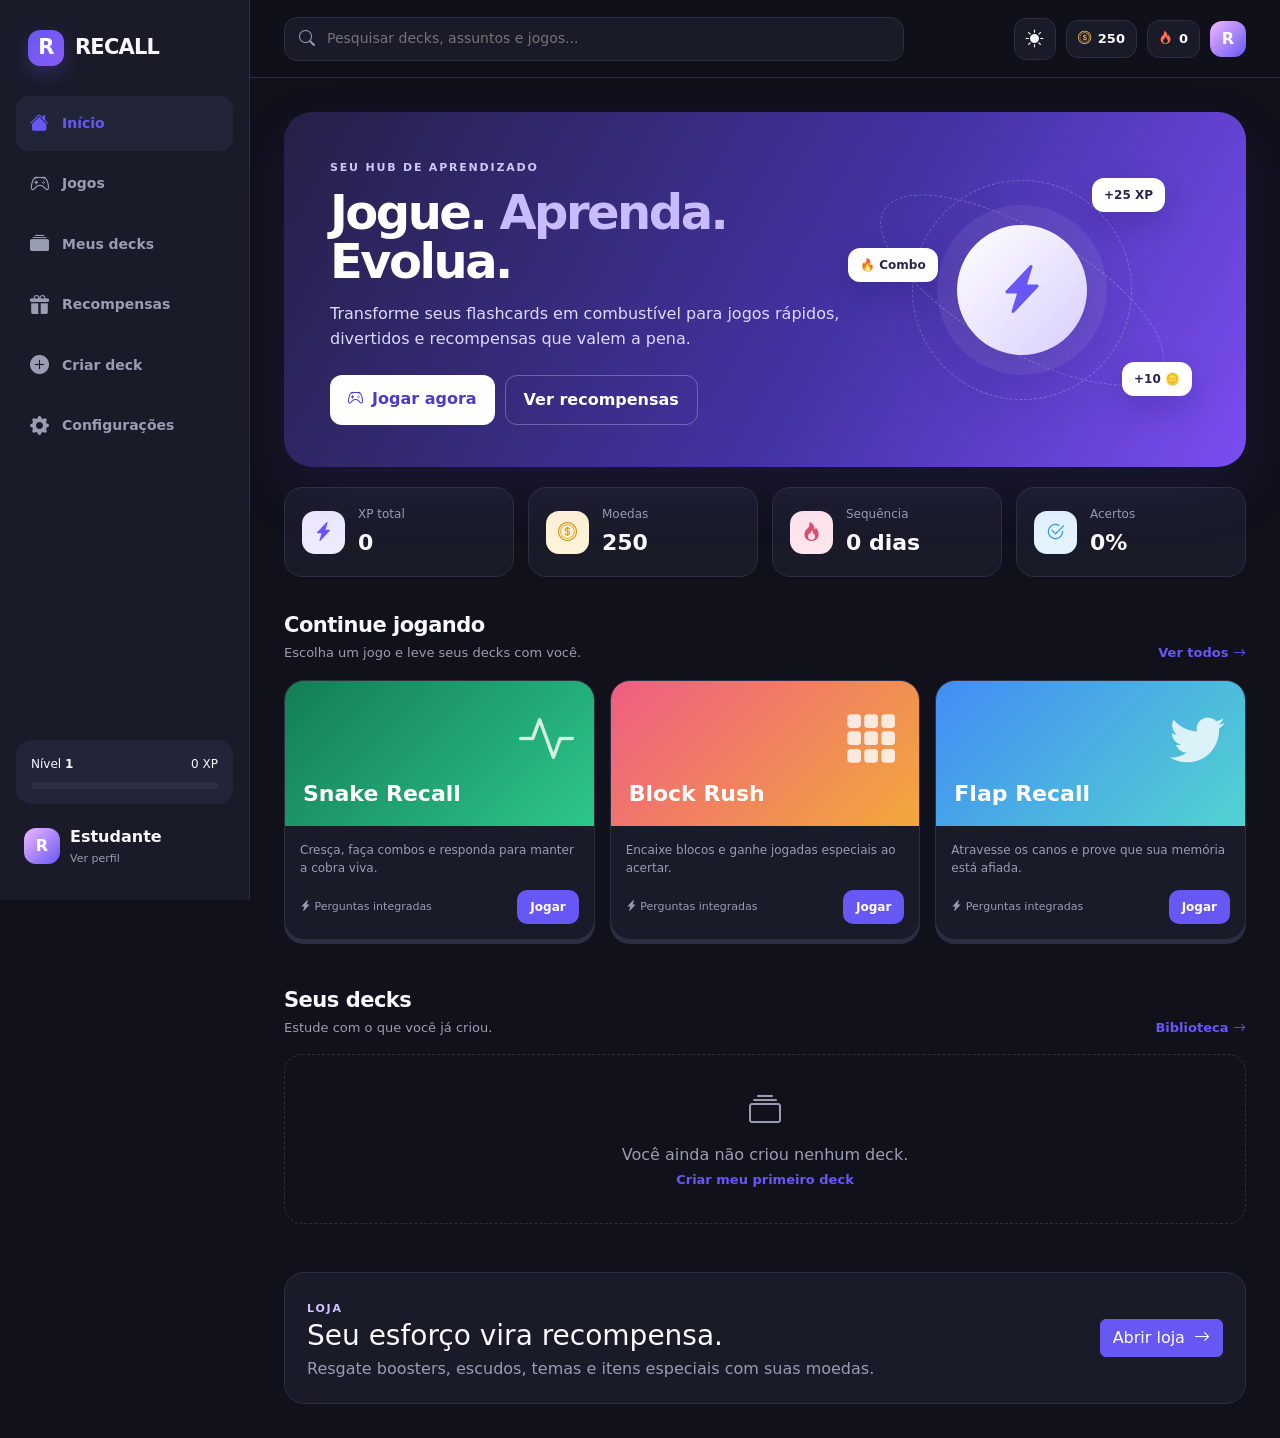
==== commit 689e2ce5: "Add rewards hub to RECALL home" ====
--- a/index.html
+++ b/index.html
@@ -1,45 +1 @@
-<!doctype html>
-<html lang="pt-BR" data-theme="dark">
-<head>
-<meta charset="utf-8"><meta name="viewport" content="width=device-width,initial-scale=1">
-<title>RECALL — Jogue. Aprenda. Evolua.</title>
-<link href="https://cdn.jsdelivr.net/npm/bootstrap@5.3.3/dist/css/bootstrap.min.css" rel="stylesheet">
-<link href="https://cdn.jsdelivr.net/npm/bootstrap-icons@1.11.3/font/bootstrap-icons.css" rel="stylesheet">
-<link href="css/style.css" rel="stylesheet">
-</head>
-<body>
-<div id="appShell" class="app-shell">
-<aside class="sidebar" id="sidebar">
-  <a class="brand" href="index.html"><span class="brand-mark">R</span><span>RECALL</span></a>
-  <nav class="nav-stack">
-    <a class="nav-item active" href="index.html"><i class="bi bi-house-fill"></i>Início</a>
-    <a class="nav-item" href="pages/games.html"><i class="bi bi-controller"></i>Jogos</a>
-    <a class="nav-item" href="pages/decks.html"><i class="bi bi-collection-fill"></i>Meus decks</a>
-    <a class="nav-item" href="pages/create.html"><i class="bi bi-plus-circle-fill"></i>Criar deck</a>
-    <a class="nav-item" href="pages/settings.html"><i class="bi bi-gear-fill"></i>Configurações</a>
-  </nav>
-  <div class="sidebar-bottom">
-    <div class="mini-progress"><div class="d-flex justify-content-between"><span>Nível <b id="sideLevel">1</b></span><span id="sideXp">0 XP</span></div><div class="progress"><div id="sideXpBar" class="progress-bar"></div></div></div>
-    <button class="profile-mini" id="profileBtn"><span class="avatar">R</span><span><b>Estudante</b><small>Ver perfil</small></span><i class="bi bi-three-dots"></i></button>
-  </div>
-</aside>
-<main class="main-content">
-<header class="topbar">
-  <button class="icon-btn d-lg-none" id="menuBtn"><i class="bi bi-list"></i></button>
-  <div class="search-box"><i class="bi bi-search"></i><input id="globalSearch" placeholder="Pesquisar decks, assuntos e jogos..."></div>
-  <div class="top-actions"><button class="icon-btn" id="themeBtn" title="Alternar tema"><i class="bi bi-moon-stars-fill"></i></button><div class="wallet"><i class="bi bi-coin"></i><b id="coins">250</b></div><div class="streak"><i class="bi bi-fire"></i><b id="streak">0</b></div><a class="avatar" href="pages/settings.html">R</a></div>
-</header>
-<div class="page-container">
-<section class="hero-card">
-  <div><span class="eyebrow">SEU HUB DE APRENDIZADO</span><h1>Jogue. <span>Aprenda.</span><br>Evolua.</h1><p>Transforme seus flashcards em combustível para jogos rápidos, divertidos e viciantes.</p><div class="hero-actions"><a href="pages/games.html" class="btn btn-recall"><i class="bi bi-controller me-2"></i>Jogar agora</a><a href="pages/create.html" class="btn btn-ghost">Criar deck</a></div></div>
-  <div class="hero-art"><div class="orbit o1"></div><div class="orbit o2"></div><div class="hero-orb"><i class="bi bi-lightning-charge-fill"></i></div><span class="float-badge b1">+25 XP</span><span class="float-badge b2">🔥 Combo</span><span class="float-badge b3">+10 🪙</span></div>
-</section>
-<section class="stats-row"><div class="stat-card"><span class="stat-icon purple"><i class="bi bi-lightning-charge-fill"></i></span><div><small>XP total</small><strong id="totalXp">0</strong></div></div><div class="stat-card"><span class="stat-icon gold"><i class="bi bi-coin"></i></span><div><small>Moedas</small><strong id="totalCoins">250</strong></div></div><div class="stat-card"><span class="stat-icon pink"><i class="bi bi-fire"></i></span><div><small>Sequência</small><strong id="totalStreak">0 dias</strong></div></div><div class="stat-card"><span class="stat-icon blue"><i class="bi bi-check2-circle"></i></span><div><small>Acertos</small><strong id="accuracy">0%</strong></div></div></section>
-<section class="section-head"><div><h2>Continue jogando</h2><p>Escolha um jogo e leve seus decks com você.</p></div><a href="pages/games.html" class="see-all">Ver todos <i class="bi bi-arrow-right"></i></a></section>
-<div class="game-grid" id="featuredGames"></div>
-<section class="section-head mt-5"><div><h2>Seus decks</h2><p>Estude com o que você já criou.</p></div><a href="pages/decks.html" class="see-all">Biblioteca <i class="bi bi-arrow-right"></i></a></section>
-<div id="deckPreview" class="deck-grid"></div>
-</div></main></div>
-<div id="toastHost" class="toast-host"></div>
-<script src="js/storage.js"></script><script src="js/app.js"></script>
-</body></html>+<!doctype html><html lang="pt-BR" data-theme="dark"><head><meta charset="utf-8"><meta name="viewport" content="width=device-width,initial-scale=1"><title>RECALL — Jogue. Aprenda. Evolua.</title><link href="https://cdn.jsdelivr.net/npm/bootstrap@5.3.3/dist/css/bootstrap.min.css" rel="stylesheet"><link href="https://cdn.jsdelivr.net/npm/bootstrap-icons@1.11.3/font/bootstrap-icons.css" rel="stylesheet"><link href="css/style.css" rel="stylesheet"></head><body><div id="appShell" class="app-shell"><aside class="sidebar" id="sidebar"><a class="brand" href="index.html"><span class="brand-mark">R</span><span>RECALL</span></a><nav class="nav-stack"><a class="nav-item active" href="index.html"><i class="bi bi-house-fill"></i>Início</a><a class="nav-item" href="pages/games.html"><i class="bi bi-controller"></i>Jogos</a><a class="nav-item" href="pages/decks.html"><i class="bi bi-collection-fill"></i>Meus decks</a><a class="nav-item" href="pages/rewards.html"><i class="bi bi-gift-fill"></i>Recompensas</a><a class="nav-item" href="pages/create.html"><i class="bi bi-plus-circle-fill"></i>Criar deck</a><a class="nav-item" href="pages/settings.html"><i class="bi bi-gear-fill"></i>Configurações</a></nav><div class="sidebar-bottom"><div class="mini-progress"><div class="d-flex justify-content-between"><span>Nível <b id="sideLevel">1</b></span><span id="sideXp">0 XP</span></div><div class="progress"><div id="sideXpBar" class="progress-bar"></div></div></div><a class="profile-mini" href="pages/settings.html"><span class="avatar">R</span><span><b>Estudante</b><small>Ver perfil</small></span></a></div></aside><main class="main-content"><header class="topbar"><button class="icon-btn d-lg-none" id="menuBtn"><i class="bi bi-list"></i></button><div class="search-box"><i class="bi bi-search"></i><input id="globalSearch" placeholder="Pesquisar decks, assuntos e jogos..."></div><div class="top-actions"><button class="icon-btn" id="themeBtn" title="Alternar tema"><i class="bi bi-moon-stars-fill"></i></button><a class="wallet" href="pages/rewards.html"><i class="bi bi-coin"></i><b id="coins">250</b></a><div class="streak"><i class="bi bi-fire"></i><b id="streak">0</b></div><a class="avatar" href="pages/settings.html">R</a></div></header><div class="page-container"><section class="hero-card"><div><span class="eyebrow">SEU HUB DE APRENDIZADO</span><h1>Jogue. <span>Aprenda.</span><br>Evolua.</h1><p>Transforme seus flashcards em combustível para jogos rápidos, divertidos e recompensas que valem a pena.</p><div class="hero-actions"><a href="pages/games.html" class="btn btn-recall"><i class="bi bi-controller me-2"></i>Jogar agora</a><a href="pages/rewards.html" class="btn btn-ghost">Ver recompensas</a></div></div><div class="hero-art"><div class="orbit o1"></div><div class="orbit o2"></div><div class="hero-orb"><i class="bi bi-lightning-charge-fill"></i></div><span class="float-badge b1">+25 XP</span><span class="float-badge b2">🔥 Combo</span><span class="float-badge b3">+10 🪙</span></div></section><section class="stats-row"><div class="stat-card"><span class="stat-icon purple"><i class="bi bi-lightning-charge-fill"></i></span><div><small>XP total</small><strong id="totalXp">0</strong></div></div><div class="stat-card"><span class="stat-icon gold"><i class="bi bi-coin"></i></span><div><small>Moedas</small><strong id="totalCoins">250</strong></div></div><div class="stat-card"><span class="stat-icon pink"><i class="bi bi-fire"></i></span><div><small>Sequência</small><strong id="totalStreak">0 dias</strong></div></div><div class="stat-card"><span class="stat-icon blue"><i class="bi bi-check2-circle"></i></span><div><small>Acertos</small><strong id="accuracy">0%</strong></div></div></section><section class="section-head"><div><h2>Continue jogando</h2><p>Escolha um jogo e leve seus decks com você.</p></div><a href="pages/games.html" class="see-all">Ver todos <i class="bi bi-arrow-right"></i></a></section><div class="game-grid" id="featuredGames"></div><section class="section-head mt-5"><div><h2>Seus decks</h2><p>Estude com o que você já criou.</p></div><a href="pages/decks.html" class="see-all">Biblioteca <i class="bi bi-arrow-right"></i></a></section><div id="deckPreview" class="deck-grid"></div><section class="panel mt-5 d-flex justify-content-between align-items-center flex-wrap gap-3"><div><span class="eyebrow">LOJA</span><h3 class="mb-1">Seu esforço vira recompensa.</h3><p class="mb-0" style="color:var(--muted)">Resgate boosters, escudos, temas e itens especiais com suas moedas.</p></div><a href="pages/rewards.html" class="btn btn-primary">Abrir loja <i class="bi bi-arrow-right ms-1"></i></a></section></div></main></div><div id="toastHost" class="toast-host"></div><script src="js/storage.js"></script><script src="js/app.js"></script></body></html>
--- a/css/style.css
+++ b/css/style.css
@@ -0,0 +1 @@
+:root{--bg:#f5f6fb;--surface:#fff;--surface2:#eef0f8;--text:#17172a;--muted:#73758a;--line:#e2e4ee;--primary:#6757f5;--primary2:#8a5cf6;--success:#24c78e;--gold:#f5b942;--danger:#ef5b78;--blue:#48a9ff;--shadow:0 14px 40px rgba(35,30,80,.08);--radius:20px}html[data-theme=dark]{--bg:#10111b;--surface:#191b29;--surface2:#222538;--text:#f7f7fc;--muted:#9a9db2;--line:#2c2f42;--shadow:0 18px 50px rgba(0,0,0,.25)}html[data-theme=neon]{--bg:#0b0715;--surface:#151024;--surface2:#211735;--text:#fff8ff;--muted:#bcaec9;--line:#3b2a51;--primary:#b65cff;--primary2:#ff4fb3;--success:#25e0a0;--gold:#ffd24a;--danger:#ff5b7d;--blue:#4ed7ff;--shadow:0 20px 60px #0008}*{box-sizing:border-box}body{margin:0;background:var(--bg);color:var(--text);font-family:Inter,ui-sans-serif,system-ui,-apple-system,BlinkMacSystemFont,"Segoe UI",sans-serif}a{text-decoration:none;color:inherit}.app-shell{min-height:100vh;display:flex}.sidebar{position:fixed;left:0;top:0;bottom:0;width:250px;background:var(--surface);border-right:1px solid var(--line);padding:25px 16px;display:flex;flex-direction:column;z-index:30}.brand{display:flex;align-items:center;gap:11px;font-weight:900;font-size:21px;letter-spacing:-.8px;padding:5px 12px 30px}.brand-mark{width:36px;height:36px;border-radius:12px;display:grid;place-items:center;background:linear-gradient(135deg,var(--primary),var(--primary2));color:#fff;box-shadow:0 8px 20px #6757f544}.nav-stack{display:grid;gap:6px}.nav-item{display:flex;align-items:center;gap:13px;padding:13px 14px;border-radius:13px;color:var(--muted);font-weight:700;font-size:14px;transition:.2s}.nav-item i{font-size:19px}.nav-item:hover,.nav-item.active{background:var(--surface2);color:var(--primary)}.sidebar-bottom{margin-top:auto}.mini-progress{padding:15px;background:var(--surface2);border-radius:16px;font-size:12px;margin-bottom:13px}.mini-progress .progress{height:7px;background:var(--line);margin-top:9px}.mini-progress .progress-bar{background:linear-gradient(90deg,var(--primary),var(--primary2))}.profile-mini{border:0;background:transparent;color:var(--text);display:flex;align-items:center;gap:10px;width:100%;padding:8px}.profile-mini small{display:block;color:var(--muted);font-size:11px;margin-top:2px}.profile-mini .bi-three-dots{margin-left:auto;color:var(--muted)}.avatar{width:36px;height:36px;border-radius:12px;display:grid;place-items:center;background:linear-gradient(135deg,#f0b8ff,#6857f5);color:#fff;font-weight:900}.main-content{margin-left:250px;min-width:0;flex:1}.topbar{height:78px;border-bottom:1px solid var(--line);display:flex;align-items:center;padding:0 34px;gap:22px;background:color-mix(in srgb,var(--bg) 90%,transparent);position:sticky;top:0;z-index:20;backdrop-filter:blur(16px)}.search-box{max-width:620px;flex:1;display:flex;align-items:center;gap:10px;background:var(--surface);border:1px solid var(--line);border-radius:13px;padding:0 14px;height:44px}.search-box i{color:var(--muted)}.search-box input{border:0;outline:0;background:transparent;color:var(--text);width:100%;font-size:14px}.top-actions{display:flex;align-items:center;gap:10px;margin-left:auto}.icon-btn{width:42px;height:42px;border-radius:12px;border:1px solid var(--line);background:var(--surface);color:var(--text);display:grid;place-items:center;font-size:18px}.wallet,.streak{height:38px;border-radius:12px;background:var(--surface);border:1px solid var(--line);padding:0 11px;display:flex;align-items:center;gap:7px;font-size:13px}.wallet i{color:var(--gold)}.streak i{color:#ff704d}.page-container{max-width:1240px;margin:auto;padding:34px}.hero-card{min-height:310px;border-radius:28px;padding:42px 46px;overflow:hidden;position:relative;background:linear-gradient(120deg,#262047 0%,#4433a5 58%,#7a4df1 100%);color:#fff;display:flex;justify-content:space-between;align-items:center;box-shadow:0 25px 60px #4f3fc622}.hero-card h1{font-size:48px;line-height:1.03;letter-spacing:-2.5px;margin:10px 0 14px;font-weight:900}.hero-card h1 span{color:#c8bbff}.hero-card p{max-width:520px;color:#ded9ff;font-size:16px;line-height:1.6}.eyebrow{font-size:11px;letter-spacing:1.8px;font-weight:900;color:#cfc6ff}.hero-actions{display:flex;gap:10px;margin-top:23px}.btn-recall{background:#fff;color:#4d3bc8;border:0;border-radius:12px;font-weight:800;padding:12px 18px}.btn-ghost{color:#fff;border:1px solid #ffffff45;border-radius:12px;padding:12px 18px;font-weight:700}.hero-art{width:360px;height:260px;position:relative;display:grid;place-items:center}.hero-orb{width:130px;height:130px;border-radius:50%;display:grid;place-items:center;background:linear-gradient(135deg,#fff,#d8ceff);color:#6857f5;font-size:48px;box-shadow:0 0 0 20px #ffffff12,0 20px 70px #120b4733}.orbit{position:absolute;border:1px dashed #ffffff3d;border-radius:50%}.o1{width:220px;height:220px}.o2{width:320px;height:120px;transform:rotate(30deg)}.float-badge{position:absolute;background:#fff;color:#2a234f;padding:8px 12px;border-radius:12px;font-weight:900;font-size:12px;box-shadow:0 10px 30px #120b4733}.b1{top:18px;right:35px}.b2{left:4px;top:88px}.b3{right:8px;bottom:24px}.stats-row{display:grid;grid-template-columns:repeat(4,1fr);gap:14px;margin:20px 0 36px}.stat-card{background:var(--surface);border:1px solid var(--line);border-radius:18px;padding:17px;display:flex;gap:13px;align-items:center}.stat-card small{display:block;color:var(--muted);font-size:12px}.stat-card strong{display:block;font-size:22px;margin-top:3px}.stat-icon{width:43px;height:43px;border-radius:13px;display:grid;place-items:center;font-size:19px}.purple{background:#eeeaff;color:#6757f5}.gold{background:#fff4d8;color:#d69a12}.pink{background:#ffe6ed;color:#e24b70}.blue{background:#e4f4ff;color:#3099ef}.section-head{display:flex;align-items:end;justify-content:space-between;margin:10px 0 17px}.section-head h2{font-size:21px;margin:0;font-weight:850;letter-spacing:-.5px}.section-head p{color:var(--muted);font-size:13px;margin:5px 0 0}.see-all{font-size:13px;color:var(--primary);font-weight:800}.game-grid{display:grid;grid-template-columns:repeat(3,1fr);gap:15px}.game-card{border:1px solid var(--line);background:var(--surface);border-radius:20px;overflow:hidden;transition:.2s;box-shadow:0 4px 0 var(--line)}.game-card:hover{transform:translateY(-3px);box-shadow:0 8px 0 var(--line)}.game-cover{height:145px;padding:18px;position:relative;overflow:hidden;color:#fff;display:flex;align-items:end}.game-cover .game-icon{position:absolute;right:20px;top:18px;font-size:55px;opacity:.8}.game-cover h3{margin:0;font-size:22px;font-weight:900;position:relative}.cover-snake{background:linear-gradient(135deg,#147d55,#2dc68b)}.cover-blocks{background:linear-gradient(135deg,#ef5d83,#f2a83b)}.cover-flap{background:linear-gradient(135deg,#438cf5,#52d3d0)}.game-body{padding:15px}.game-body p{font-size:12px;color:var(--muted);margin:0 0 13px}.game-meta{display:flex;align-items:center;justify-content:space-between}.game-meta span{font-size:11px;color:var(--muted)}.play-mini{border:0;border-radius:10px;background:var(--primary);color:#fff;padding:8px 13px;font-weight:800;font-size:12px}.deck-grid{display:grid;grid-template-columns:repeat(3,1fr);gap:14px}.deck-card{background:var(--surface);border:1px solid var(--line);border-radius:18px;padding:17px}.deck-card h3{font-size:16px;margin:0 0 5px}.deck-card p{font-size:12px;color:var(--muted);margin:0 0 13px}.deck-foot{display:flex;justify-content:space-between;align-items:center;color:var(--muted);font-size:11px}.empty{padding:32px;border:1px dashed var(--line);border-radius:18px;text-align:center;color:var(--muted);grid-column:1/-1}.page-title{margin:15px 0 25px}.page-title h1{font-size:34px;font-weight:900;letter-spacing:-1px;margin:0}.page-title p{color:var(--muted);margin:7px 0}.panel{background:var(--surface);border:1px solid var(--line);border-radius:20px;padding:22px}.form-control,.form-select{background:var(--surface2);border:1px solid var(--line);color:var(--text);border-radius:12px;padding:12px}.form-control:focus,.form-select:focus{background:var(--surface);color:var(--text);border-color:var(--primary);box-shadow:0 0 0 3px #6757f51c}.form-label{font-size:12px;font-weight:800;color:var(--muted)}.import-area{min-height:250px}.btn-primary{background:var(--primary);border-color:var(--primary)}.toast-host{position:fixed;right:20px;bottom:20px;z-index:100}.recall-toast{background:var(--surface);border:1px solid var(--line);box-shadow:var(--shadow);border-radius:14px;padding:13px 17px;margin-top:10px;font-weight:700}.settings-grid{display:grid;grid-template-columns:1fr 1fr;gap:16px}.theme-option{border:2px solid var(--line);border-radius:15px;padding:15px;cursor:pointer}.theme-option.active{border-color:var(--primary);background:var(--surface2)}.theme-swatch{height:70px;border-radius:10px;margin-bottom:9px}.dark-swatch{background:#10111b}.light-swatch{background:#f5f6fb}.accent-swatch{background:linear-gradient(135deg,#6757f5,#f05db1)}.game-page{min-height:calc(100vh - 78px);display:flex;align-items:center;justify-content:center;padding:25px}.game-stage{width:min(960px,100%);background:var(--surface);border:1px solid var(--line);border-radius:25px;padding:20px;box-shadow:var(--shadow)}.game-top{display:flex;align-items:center;justify-content:space-between;margin-bottom:15px}.game-canvas-wrap{background:#0c0e18;border-radius:18px;min-height:520px;display:grid;place-items:center;overflow:hidden;position:relative}.game-canvas{display:block;max-width:100%;touch-action:none}.question-modal{position:absolute;inset:0;background:#0b0d16d9;backdrop-filter:blur(8px);display:none;align-items:center;justify-content:center;padding:20px}.question-modal.show{display:flex}.question-card{width:min(650px,100%);background:var(--surface);border-radius:22px;padding:25px;box-shadow:0 25px 80px #0007}.question-card .q-label{color:var(--primary);font-size:11px;font-weight:900;letter-spacing:1px}.question-card h2{font-size:23px;margin:9px 0 20px}.answer-grid{display:grid;grid-template-columns:1fr 1fr;gap:10px}.answer-btn{padding:15px;border:1px solid var(--line);background:var(--surface2);color:var(--text);border-radius:13px;text-align:left;font-weight:700}.answer-btn:hover{border-color:var(--primary)}.essay-input{min-height:140px}.reward-pop{position:fixed;left:50%;top:50%;transform:translate(-50%,-50%) scale(.8);opacity:0;pointer-events:none;background:var(--surface);border:1px solid var(--line);border-radius:25px;padding:30px;text-align:center;box-shadow:0 30px 100px #0008;z-index:200;transition:.25s}.reward-pop.show{opacity:1;transform:translate(-50%,-50%) scale(1)}.reward-pop .big{font-size:55px}.reward-pop strong{display:block;font-size:25px}.reward-pop span{color:var(--muted)}@media(max-width:1050px){.sidebar{width:220px}.main-content{margin-left:220px}.hero-art{width:280px}.game-grid,.deck-grid{grid-template-columns:repeat(2,1fr)}}@media(max-width:800px){.sidebar{transform:translateX(-100%);transition:.25s}.sidebar.open{transform:none}.main-content{margin-left:0}.topbar{padding:0 15px}.page-container{padding:20px 15px}.hero-card{padding:30px;min-height:auto}.hero-art{display:none}.stats-row{grid-template-columns:1fr 1fr}.game-grid,.deck-grid,.settings-grid{grid-template-columns:1fr}.top-actions .wallet,.top-actions .streak{display:none}.hero-card h1{font-size:38px}.game-canvas-wrap{min-height:420px}}
